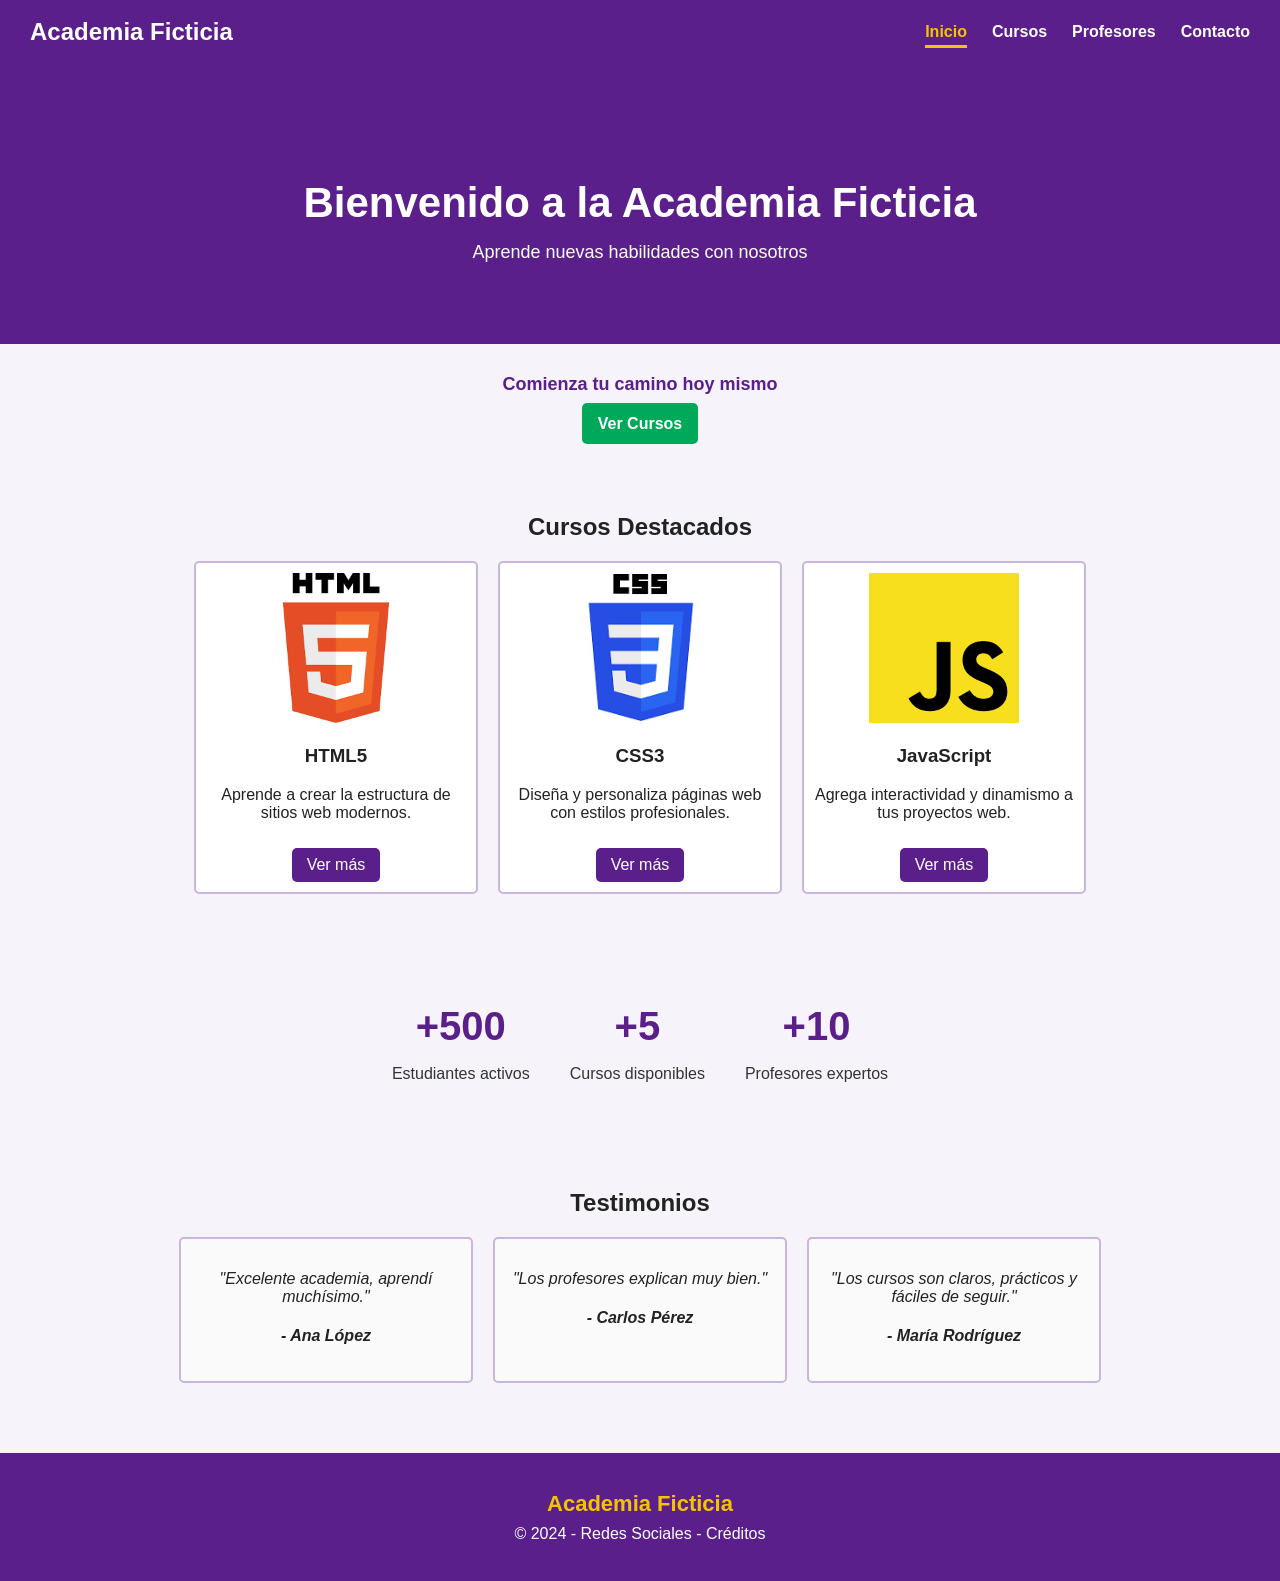
==== index.html @ 757794c0 "feat: add statistics section between featured courses and testimonials" ====
<!DOCTYPE html>
<html lang="es">
<head>
    <meta charset="UTF-8">
    <meta name="viewport" content="width=device-width, initial-scale=1.0">
    <title>Inicio - Academia Ficticia</title>

    <!-- Estilos globales -->
    <link rel="stylesheet" href="./css/style.css">
    <link rel="stylesheet" href="./css/index.css">
</head>
<body>

    
    <nav class="menuPrincipal">
        <div class="contenedorMenu">
            <a href="index.html" class="logoAcademia">Academia Ficticia</a>

            <ul class="listaMenu">
                <li><a href="index.html" class="activo">Inicio</a></li>
                <li><a href="cursos.html">Cursos</a></li>
                <li><a href="profesores.html">Profesores</a></li>
                <li><a href="contacto.html">Contacto</a></li>
            </ul>
        </div>
    </nav>

    <!-- SECCIÓN PRINCIPAL -->
    <section class="encabezadoIndex">
        <div class="contenedor">
            <h1>Bienvenido a la Academia Ficticia</h1>
            <p class="slogan">Aprende nuevas habilidades con nosotros</p>
        </div>
    </section>

    <!-- BOTON y FRASE -->
    <section class="bienvenidaAccion">
        <div class="contenedorBoton">
            <span class="fraseCursos">Comienza tu camino hoy mismo</span>
            <a class="boton" href="cursos.html">Ver Cursos</a>
        </div>
    </section>

    <!-- CURSOS DESTACADOS -->
    <section class="cursos contenedor">
        <h2>Cursos Destacados</h2>

        <div class="contenedorTarjetas">

            <div class="tarjeta">
                <img src="./Imagenes/html.png" alt="Curso HTML5">
                <h3>HTML5</h3>
                <p>Aprende a crear la estructura de sitios web modernos.</p>
                <a class="boton2" href="cursos.html">Ver más</a>
            </div>

            <div class="tarjeta">
                <img src="./Imagenes/css.png" alt="Curso CSS3">
                <h3>CSS3</h3>
                <p>Diseña y personaliza páginas web con estilos profesionales.</p>
                <a class="boton2" href="cursos.html">Ver más</a>
            </div>

            <div class="tarjeta">
                <img src="./Imagenes/javascript.png" alt="Curso JavaScript">
                <h3>JavaScript</h3>
                <p>Agrega interactividad y dinamismo a tus proyectos web.</p>
                <a class="boton2" href="cursos.html">Ver más</a>
            </div>

        </div>
    </section>


<!-- ESTADÍSTICAS -->
<section class="estadisticas contenedor">
    <div class="estadistica">
        <h3>+500</h3>
        <p>Estudiantes activos</p>
    </div>

    <div class="estadistica">
        <h3>+5</h3>
        <p>Cursos disponibles</p>
    </div>

    <div class="estadistica">
        <h3>+10</h3>
        <p>Profesores expertos</p>
    </div>
</section>


    <!-- TESTIMONIOS -->
    <section class="testimonios contenedor">
        <h2>Testimonios</h2>

        <div class="contenedorTestimonios">

            <div class="caja-testimonio">
                <p>"Excelente academia, aprendí muchísimo."</p>
                <h4>- Ana López</h4>
            </div>

            <div class="caja-testimonio">
                <p>"Los profesores explican muy bien."</p>
                <h4>- Carlos Pérez</h4>
            </div>

            <div class="caja-testimonio">
                <p>"Los cursos son claros, prácticos y fáciles de seguir."</p>
                <h4>- María Rodríguez</h4>
            </div>

        </div>
    </section>


    <footer class="footerAcademia">
        <p class="nombreFooter">Academia Ficticia</p>
        <p>© 2024 - Redes Sociales - Créditos</p>
    </footer>

</body>
</html>
---- css/style.css ----
/*
    Paleta de colores usada en todo el sitio:
    Morado principal: #5b1f8c
    Morado secundario: #8f2fb2
    Verde acento: #00a859
    Amarillo acento: #f5c400
    Fondo claro: #f6f4fa
    Texto oscuro: #222222
*/

body {
    margin: 0;
    font-family: Arial, Helvetica, sans-serif;
    background-color: #f6f4fa;
    color: #222222;
}

.menuPrincipal {
    background-color: #5b1f8c;
    padding: 18px 30px;
}

.contenedorMenu {
    display: flex;
    justify-content: space-between;
    align-items: center;
}

.logoAcademia {
    color: #ffffff;
    font-size: 24px;
    font-weight: bold;
    text-decoration: none;
}

.listaMenu {
    list-style: none;
    display: flex;
    gap: 25px;
    margin: 0;
    padding: 0;
}

.listaMenu a {
    color: #ffffff;
    text-decoration: none;
    font-weight: bold;
}

.listaMenu a:hover {
    color: #f5c400;
}

.listaMenu .activo {
    color: #f5c400;
    border-bottom: 3px solid #f5c400;
    padding-bottom: 5px;
}

.footerAcademia {
    background-color: #5b1f8c;
    color: #ffffff;
    text-align: center;
    padding: 30px 0;
    margin-top: 40px;
}

.footerAcademia p {
    margin: 8px 0;
}

.nombreFooter {
    color: #f5c400;
    font-size: 22px;
    font-weight: bold;
}

.contenedor {
    width: 90%;
    max-width: 1200px;
    margin: auto;
}

.footerAcademia a {
    color: #ffffff;
    text-decoration: none;
    margin: 0 10px;
}

.footerAcademia a:hover {
    color: #f5c400;
}

@media (max-width: 768px) {
    .contenedorMenu {
        flex-direction: column;
        align-items: flex-start;
    }

    .listaMenu {
        flex-direction: column;
        gap: 12px;
        margin-top: 15px;
    }

    .logoAcademia {
        font-size: 22px;
    }
}
---- css/index.css ----
.encabezadoIndex {
    background-color: #5b1f8c;
    color: #ffffff;
    text-align: center;
    padding: 80.5px 0;
}

.encabezadoIndex h1 {
    font-size: 42px;
    font-weight: bold;
    margin-bottom: 15px;
}

.encabezadoIndex .slogan {
    font-size: 18px;
    max-width: 700px;
    margin: auto;
}


.bienvenidaAccion {
    text-align: center;
    padding: 30px 0;
}

.fraseCursos {
    display: block;
    font-size: 18px;
    color: #5b1f8c;
    font-weight: bold;
    margin-bottom: 20px;
}

.contenedorBoton .boton {
    background-color: #00a859;
    padding: 12px 16px;
    border-radius: 5px;
    text-decoration: none;
    color: white;
    font-weight: bold;
    font-size: 16px;
}


.cursos {
    text-align: center;
    padding: 30px 20px;
}


.cursos .contenedorTarjetas {
    display: flex;
    justify-content: center;
    gap: 20px;
    flex-wrap: wrap;
}

.tarjeta {
    width: 260px;
    border: 2px solid #c8b6dc;
    background-color: white;
    padding: 10px;
    border-radius: 5px;
}

.tarjeta img {
    width: 100%;
    height: 150px;
    object-fit: contain;
    border-radius: 5px;
}


.boton2 {
    display: inline-block;
    background-color: #5b1f8c;
    color: white;
    padding: 8px 15px;
    text-decoration: none;
    border-radius: 5px;
    margin-top: 10px;
}


.estadisticas {
    display: flex;
    justify-content: center;
    gap: 40px;
    padding: 40px 0;
    text-align: center;
}

.estadistica h3 {
    font-size: 40px;
    color: #5b1f8c;
    margin-bottom: 5px;
    font-weight: bold;
}

.estadistica p {
    font-size: 16px;
    color: #333;
}



.testimonios {
    text-align: center;
    padding: 30px 20px;
}


.testimonios .contenedorTestimonios {
    display: flex;
    justify-content: center;
    gap: 20px;
    flex-wrap: wrap;
}

.caja-testimonio {
    width: 260px;
    background-color: #fafafa;
    border: 2px solid #c8b6dc;
    padding: 15px;
    border-radius: 5px;
    font-style: italic;
}
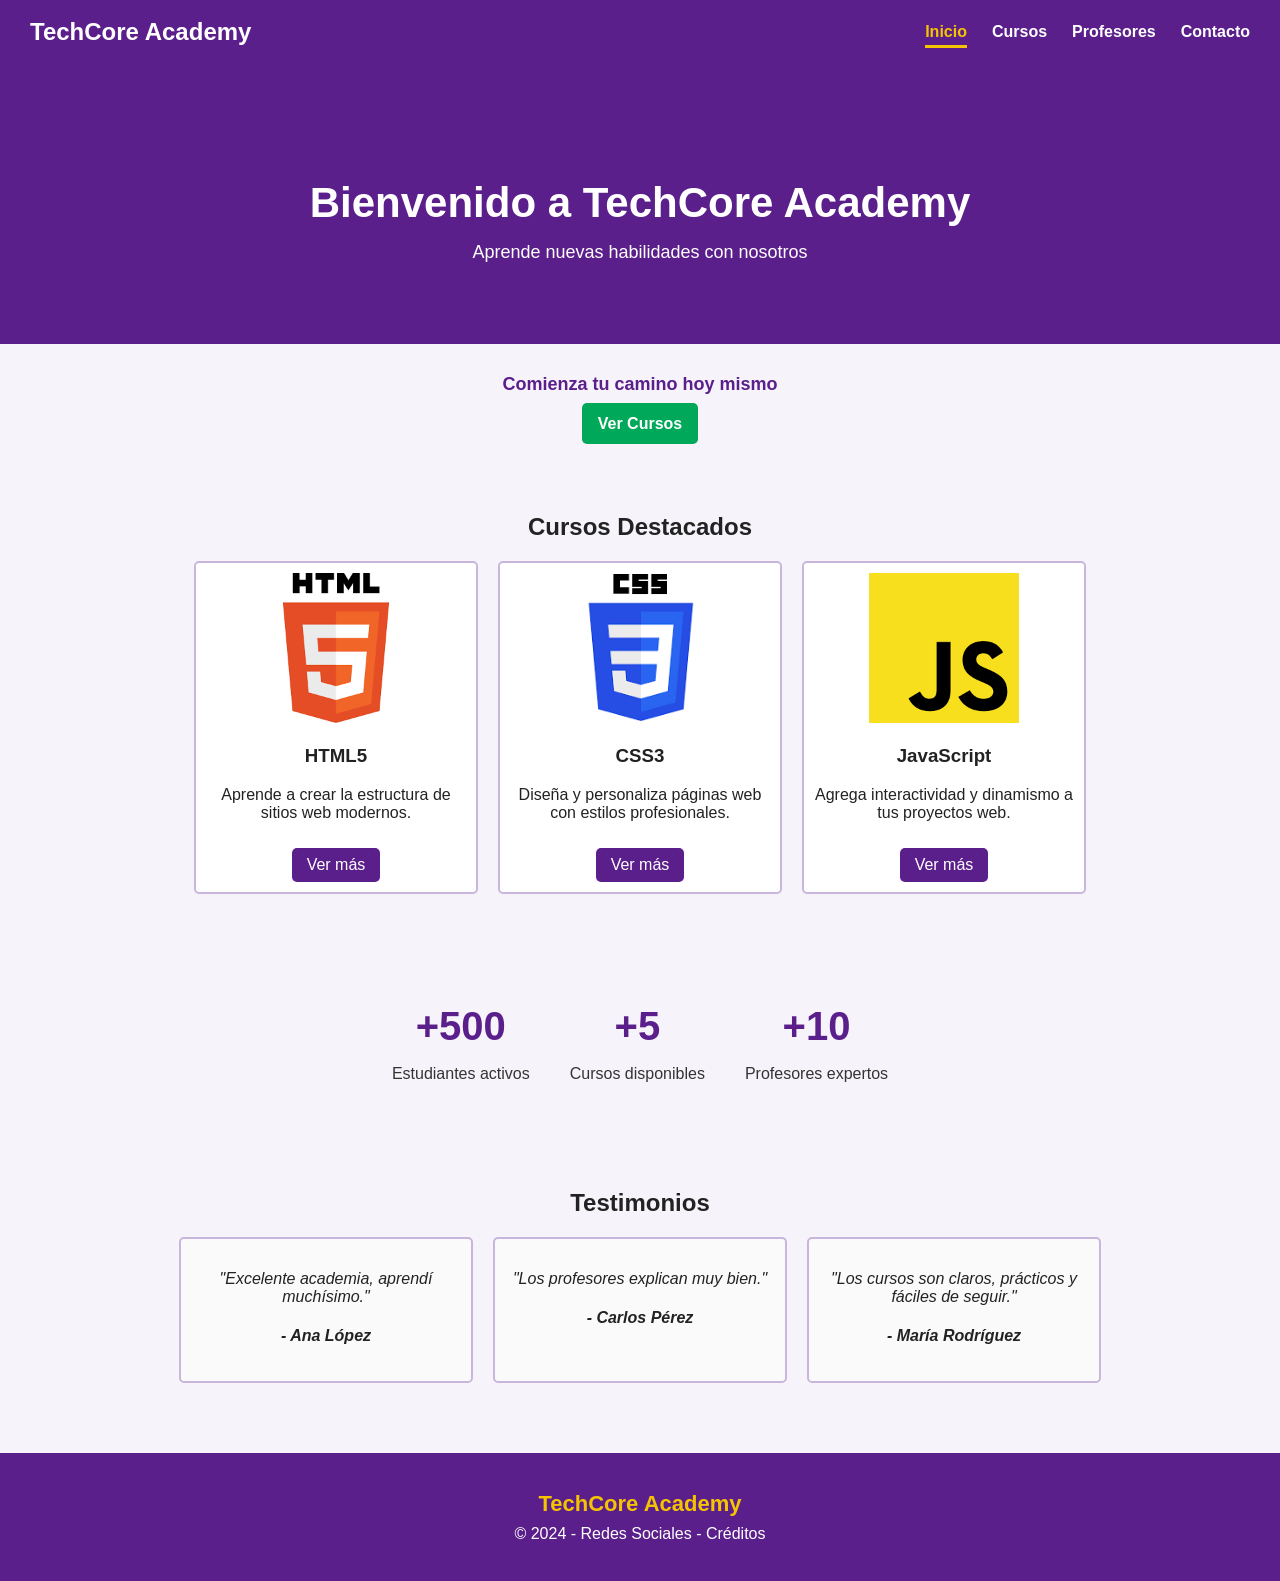
==== commit 487d9de2: "Merge branch 'main' of https://github.com/Fidelitas-Ambiente-Web-Cliente-Servidor/sc502-vn-practica1" ====
--- a/index.html
+++ b/index.html
@@ -3,7 +3,7 @@
 <head>
     <meta charset="UTF-8">
     <meta name="viewport" content="width=device-width, initial-scale=1.0">
-    <title>Inicio - Academia Ficticia</title>
+    <title>Inicio - TechCore Academy</title>
 
     <!-- Estilos globales -->
     <link rel="stylesheet" href="./css/style.css">
@@ -14,7 +14,7 @@
     
     <nav class="menuPrincipal">
         <div class="contenedorMenu">
-            <a href="index.html" class="logoAcademia">Academia Ficticia</a>
+            <a href="index.html" class="logoAcademia">TechCore Academy</a>
 
             <ul class="listaMenu">
                 <li><a href="index.html" class="activo">Inicio</a></li>
@@ -28,7 +28,7 @@
     <!-- SECCIÓN PRINCIPAL -->
     <section class="encabezadoIndex">
         <div class="contenedor">
-            <h1>Bienvenido a la Academia Ficticia</h1>
+            <h1>Bienvenido a TechCore Academy</h1>
             <p class="slogan">Aprende nuevas habilidades con nosotros</p>
         </div>
     </section>
@@ -117,7 +117,7 @@
 
 
     <footer class="footerAcademia">
-        <p class="nombreFooter">Academia Ficticia</p>
+        <p class="nombreFooter">TechCore Academy</p>
         <p>© 2024 - Redes Sociales - Créditos</p>
     </footer>
 
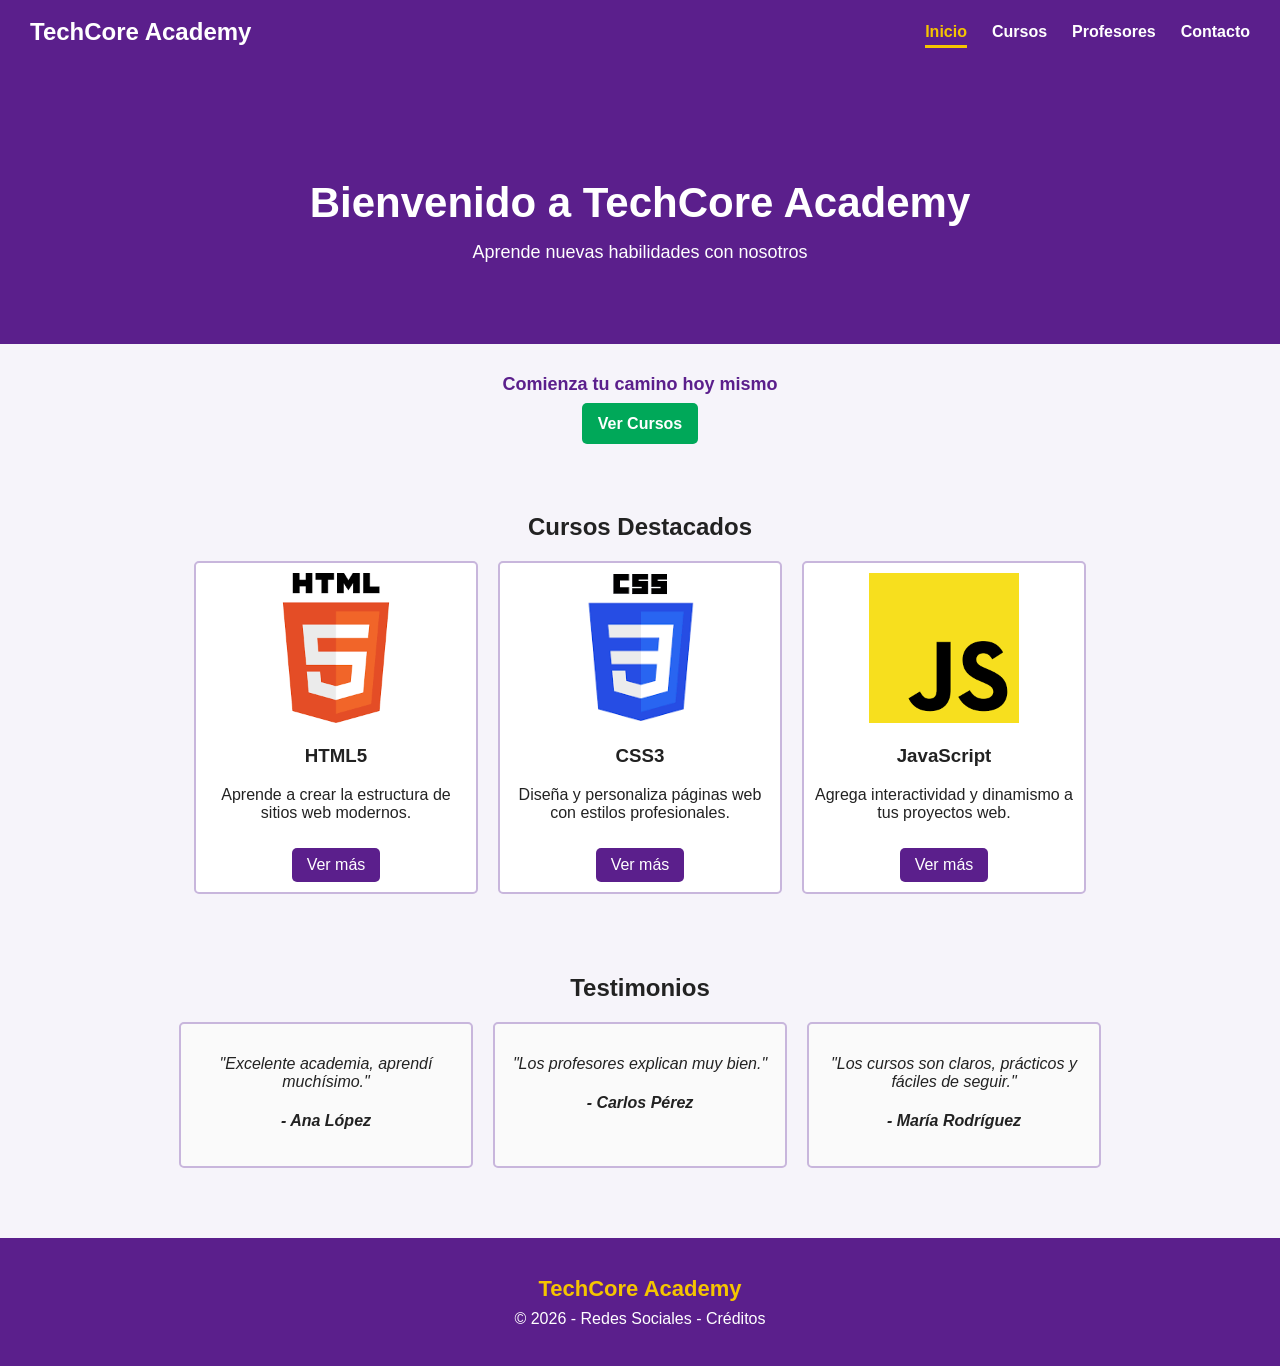
==== commit d96c6a00: "feat: update academy branding and add teacher images" ====
--- a/index.html
+++ b/index.html
@@ -25,7 +25,7 @@
         </div>
     </nav>
 
-    <!-- SECCIÓN PRINCIPAL -->
+    <!-- SECCIÓN PRINCIPAL (BLOQUE MORADO IGUAL AL DE CURSOS) -->
     <section class="encabezadoIndex">
         <div class="contenedor">
             <h1>Bienvenido a TechCore Academy</h1>
@@ -33,7 +33,7 @@
         </div>
     </section>
 
-    <!-- BOTON y FRASE -->
+    <!-- BOTÓN + FRASE (FUERA DEL BLOQUE MORADO) -->
     <section class="bienvenidaAccion">
         <div class="contenedorBoton">
             <span class="fraseCursos">Comienza tu camino hoy mismo</span>
@@ -71,26 +71,6 @@
         </div>
     </section>
 
-
-<!-- ESTADÍSTICAS -->
-<section class="estadisticas contenedor">
-    <div class="estadistica">
-        <h3>+500</h3>
-        <p>Estudiantes activos</p>
-    </div>
-
-    <div class="estadistica">
-        <h3>+5</h3>
-        <p>Cursos disponibles</p>
-    </div>
-
-    <div class="estadistica">
-        <h3>+10</h3>
-        <p>Profesores expertos</p>
-    </div>
-</section>
-
-
     <!-- TESTIMONIOS -->
     <section class="testimonios contenedor">
         <h2>Testimonios</h2>
@@ -115,10 +95,9 @@
         </div>
     </section>
 
-
     <footer class="footerAcademia">
         <p class="nombreFooter">TechCore Academy</p>
-        <p>© 2024 - Redes Sociales - Créditos</p>
+        <p>© 2026 - Redes Sociales - Créditos</p>
     </footer>
 
 </body>
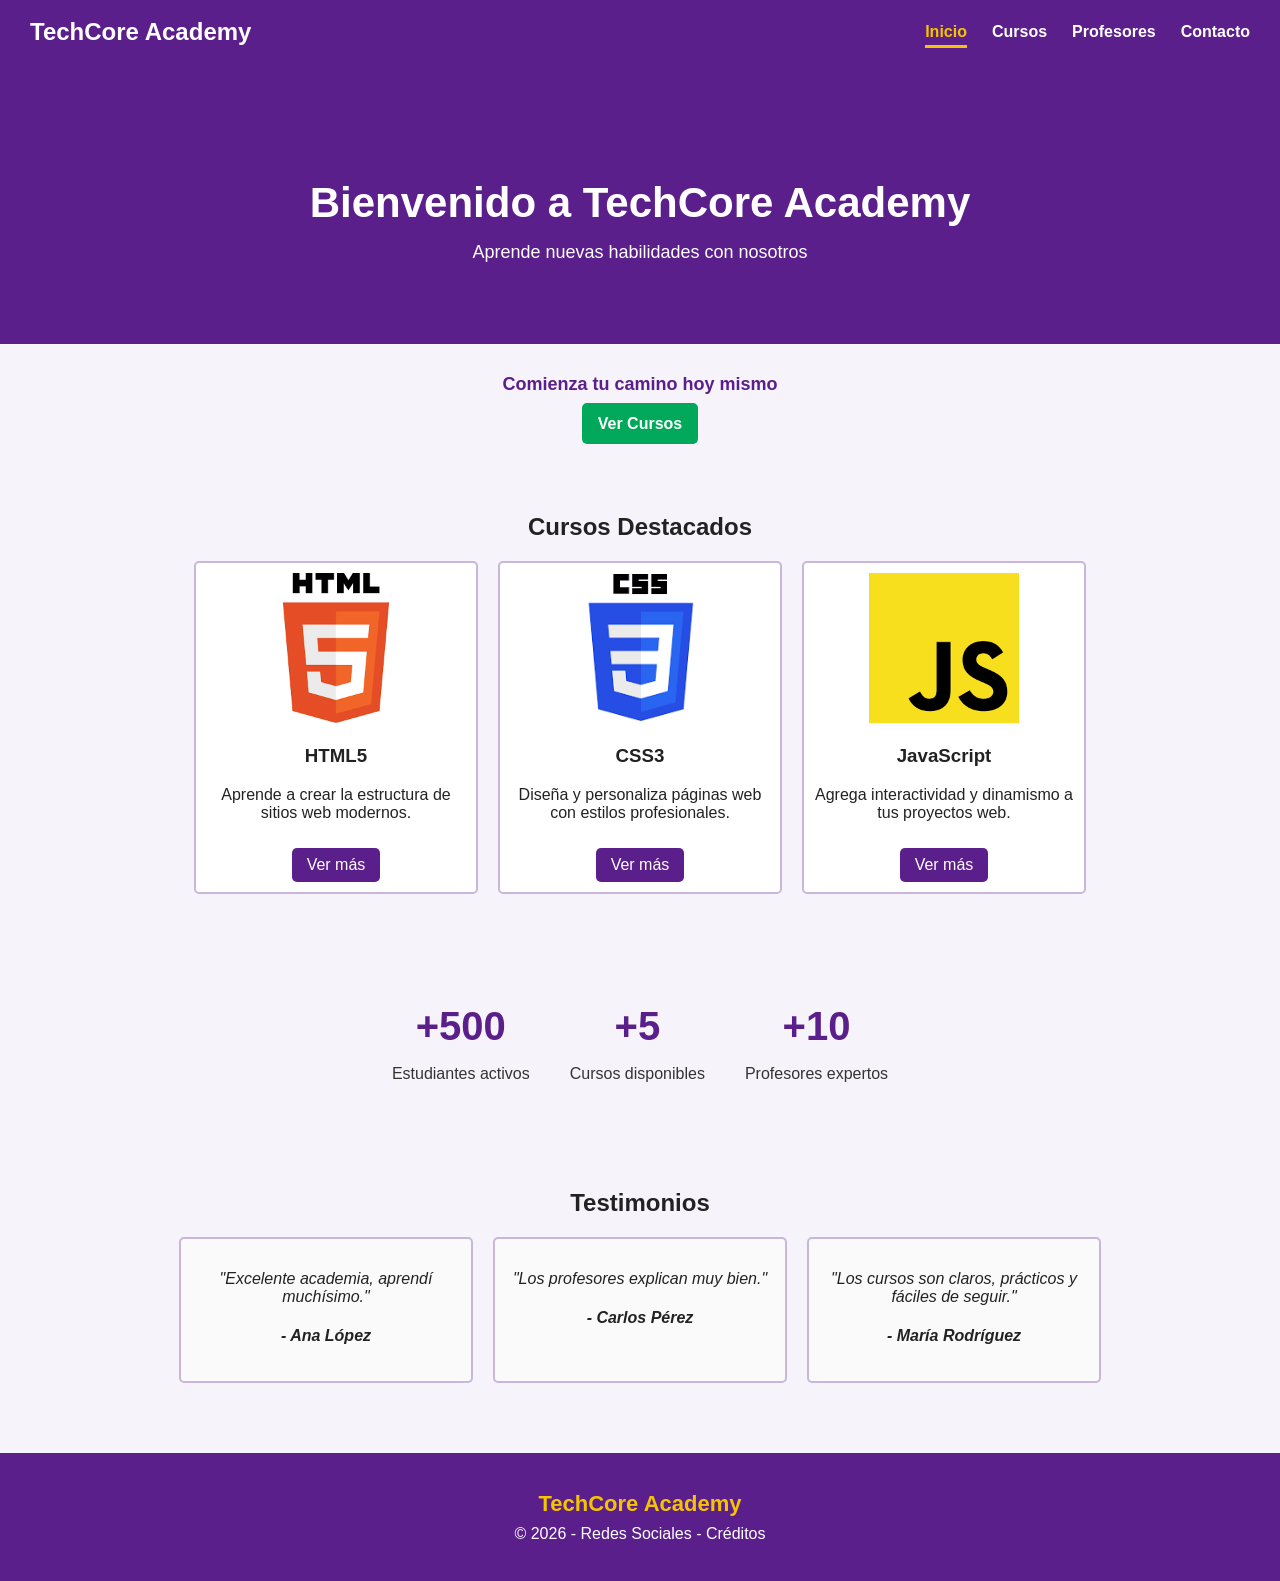
==== commit 82260ad5: "Merge branch 'main' of https://github.com/Fidelitas-Ambiente-Web-Cliente-Servidor/sc502-vn-practica1" ====
--- a/index.html
+++ b/index.html
@@ -25,7 +25,7 @@
         </div>
     </nav>
 
-    <!-- SECCIÓN PRINCIPAL (BLOQUE MORADO IGUAL AL DE CURSOS) -->
+    <!-- SECCIÓN PRINCIPAL -->
     <section class="encabezadoIndex">
         <div class="contenedor">
             <h1>Bienvenido a TechCore Academy</h1>
@@ -33,7 +33,7 @@
         </div>
     </section>
 
-    <!-- BOTÓN + FRASE (FUERA DEL BLOQUE MORADO) -->
+    <!-- BOTON y FRASE -->
     <section class="bienvenidaAccion">
         <div class="contenedorBoton">
             <span class="fraseCursos">Comienza tu camino hoy mismo</span>
@@ -71,6 +71,26 @@
         </div>
     </section>
 
+
+<!-- ESTADÍSTICAS -->
+<section class="estadisticas contenedor">
+    <div class="estadistica">
+        <h3>+500</h3>
+        <p>Estudiantes activos</p>
+    </div>
+
+    <div class="estadistica">
+        <h3>+5</h3>
+        <p>Cursos disponibles</p>
+    </div>
+
+    <div class="estadistica">
+        <h3>+10</h3>
+        <p>Profesores expertos</p>
+    </div>
+</section>
+
+
     <!-- TESTIMONIOS -->
     <section class="testimonios contenedor">
         <h2>Testimonios</h2>
@@ -95,6 +115,7 @@
         </div>
     </section>
 
+
     <footer class="footerAcademia">
         <p class="nombreFooter">TechCore Academy</p>
         <p>© 2026 - Redes Sociales - Créditos</p>
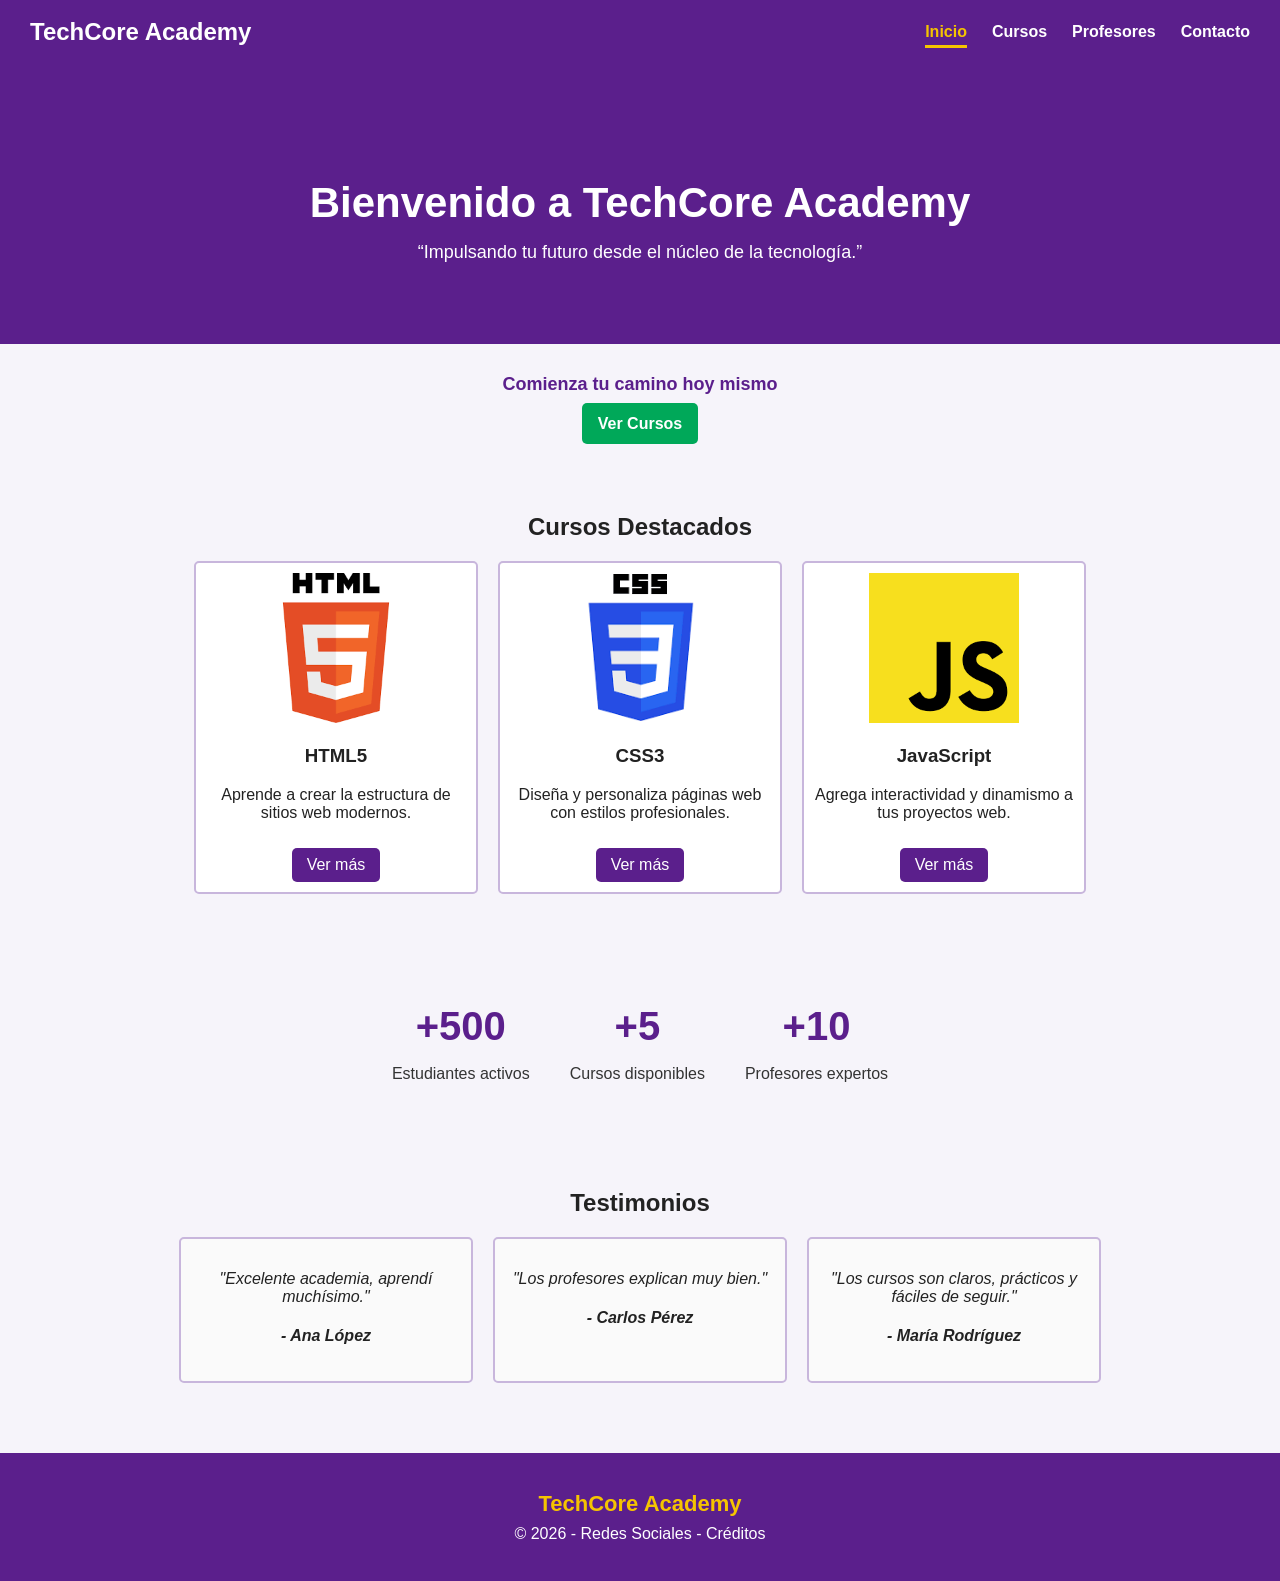
==== commit 8722ae58: "fix: Added slogan to index.html" ====
--- a/index.html
+++ b/index.html
@@ -29,7 +29,7 @@
     <section class="encabezadoIndex">
         <div class="contenedor">
             <h1>Bienvenido a TechCore Academy</h1>
-            <p class="slogan">Aprende nuevas habilidades con nosotros</p>
+            <p class="slogan">“Impulsando tu futuro desde el núcleo de la tecnología.”</p>
         </div>
     </section>
 
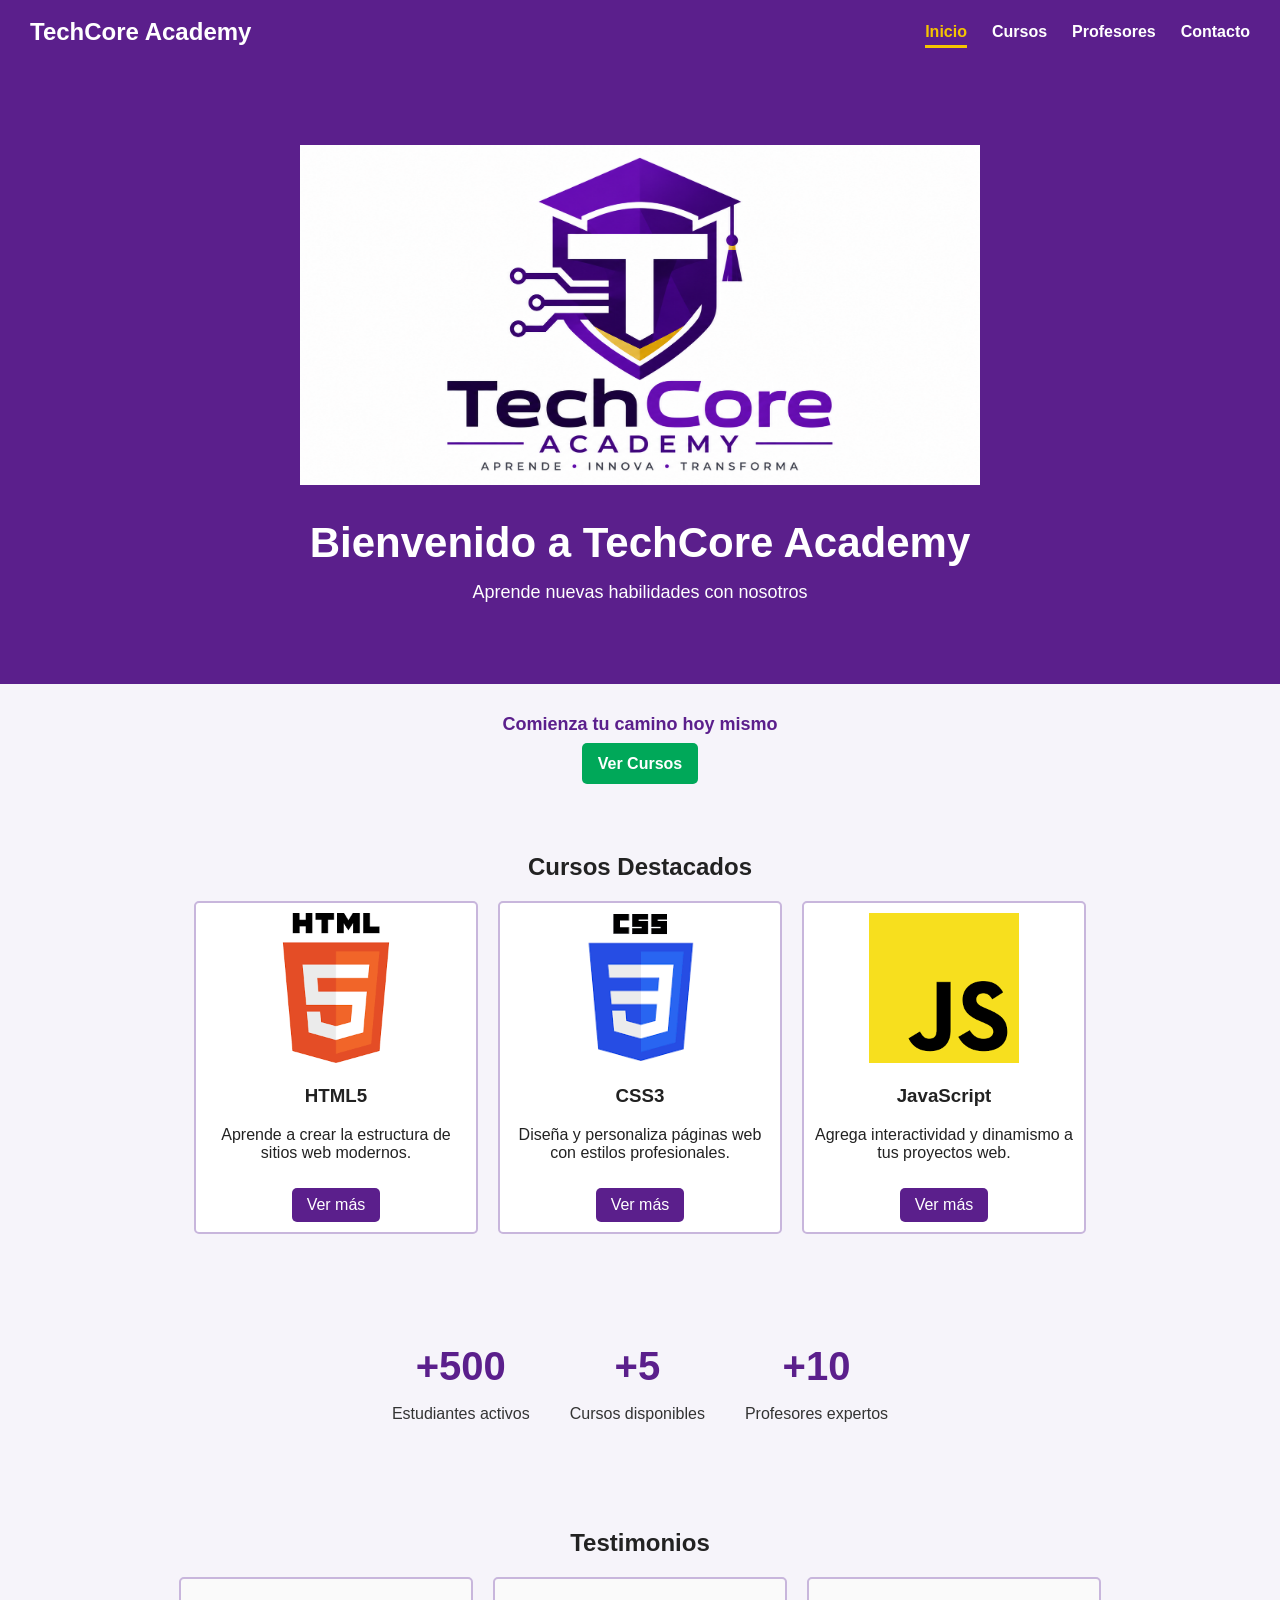
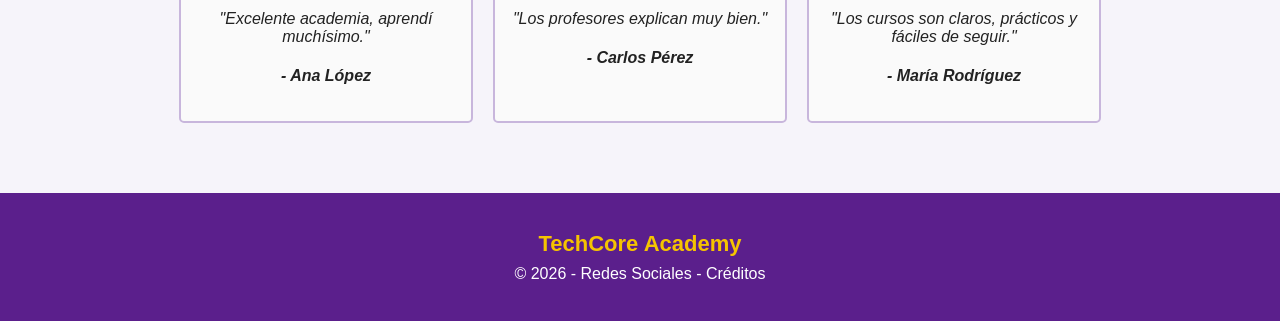
==== commit d762c60b: "feat: add TechCore Academy logo Added academy logo to homepage and updated branding image." ====
--- a/index.html
+++ b/index.html
@@ -9,12 +9,15 @@
     <link rel="stylesheet" href="./css/style.css">
     <link rel="stylesheet" href="./css/index.css">
 </head>
+
 <body>
 
-    
     <nav class="menuPrincipal">
         <div class="contenedorMenu">
-            <a href="index.html" class="logoAcademia">TechCore Academy</a>
+
+            <a href="index.html" class="logoAcademia">
+                TechCore Academy
+            </a>
 
             <ul class="listaMenu">
                 <li><a href="index.html" class="activo">Inicio</a></li>
@@ -22,22 +25,39 @@
                 <li><a href="profesores.html">Profesores</a></li>
                 <li><a href="contacto.html">Contacto</a></li>
             </ul>
+
         </div>
     </nav>
 
     <!-- SECCIÓN PRINCIPAL -->
     <section class="encabezadoIndex">
         <div class="contenedor">
+
+            <img src="./Imagenes/logo-techcore.png"
+                 alt="Logo TechCore Academy"
+                 class="logoHero">
+
             <h1>Bienvenido a TechCore Academy</h1>
-            <p class="slogan">“Impulsando tu futuro desde el núcleo de la tecnología.”</p>
+
+            <p class="slogan">
+                Aprende nuevas habilidades con nosotros
+            </p>
+
         </div>
     </section>
 
     <!-- BOTON y FRASE -->
     <section class="bienvenidaAccion">
         <div class="contenedorBoton">
-            <span class="fraseCursos">Comienza tu camino hoy mismo</span>
-            <a class="boton" href="cursos.html">Ver Cursos</a>
+
+            <span class="fraseCursos">
+                Comienza tu camino hoy mismo
+            </span>
+
+            <a class="boton" href="cursos.html">
+                Ver Cursos
+            </a>
+
         </div>
     </section>
 
@@ -71,25 +91,25 @@
         </div>
     </section>
 
+    <!-- ESTADÍSTICAS -->
+    <section class="estadisticas contenedor">
 
-<!-- ESTADÍSTICAS -->
-<section class="estadisticas contenedor">
-    <div class="estadistica">
-        <h3>+500</h3>
-        <p>Estudiantes activos</p>
-    </div>
+        <div class="estadistica">
+            <h3>+500</h3>
+            <p>Estudiantes activos</p>
+        </div>
 
-    <div class="estadistica">
-        <h3>+5</h3>
-        <p>Cursos disponibles</p>
-    </div>
+        <div class="estadistica">
+            <h3>+5</h3>
+            <p>Cursos disponibles</p>
+        </div>
 
-    <div class="estadistica">
-        <h3>+10</h3>
-        <p>Profesores expertos</p>
-    </div>
-</section>
+        <div class="estadistica">
+            <h3>+10</h3>
+            <p>Profesores expertos</p>
+        </div>
 
+    </section>
 
     <!-- TESTIMONIOS -->
     <section class="testimonios contenedor">
@@ -115,11 +135,10 @@
         </div>
     </section>
 
-
     <footer class="footerAcademia">
         <p class="nombreFooter">TechCore Academy</p>
         <p>© 2026 - Redes Sociales - Créditos</p>
     </footer>
 
 </body>
-</html>
+</html>
--- a/css/style.css
+++ b/css/style.css
@@ -106,4 +106,5 @@
     .logoAcademia {
         font-size: 22px;
     }
+
 }
--- a/css/index.css
+++ b/css/index.css
@@ -126,3 +126,10 @@
     border-radius: 5px;
     font-style: italic;
 }
+
+.logoHero {
+    width: 680px;
+    height: auto;
+    display: block;
+    margin: 0 auto 25px auto;
+} 
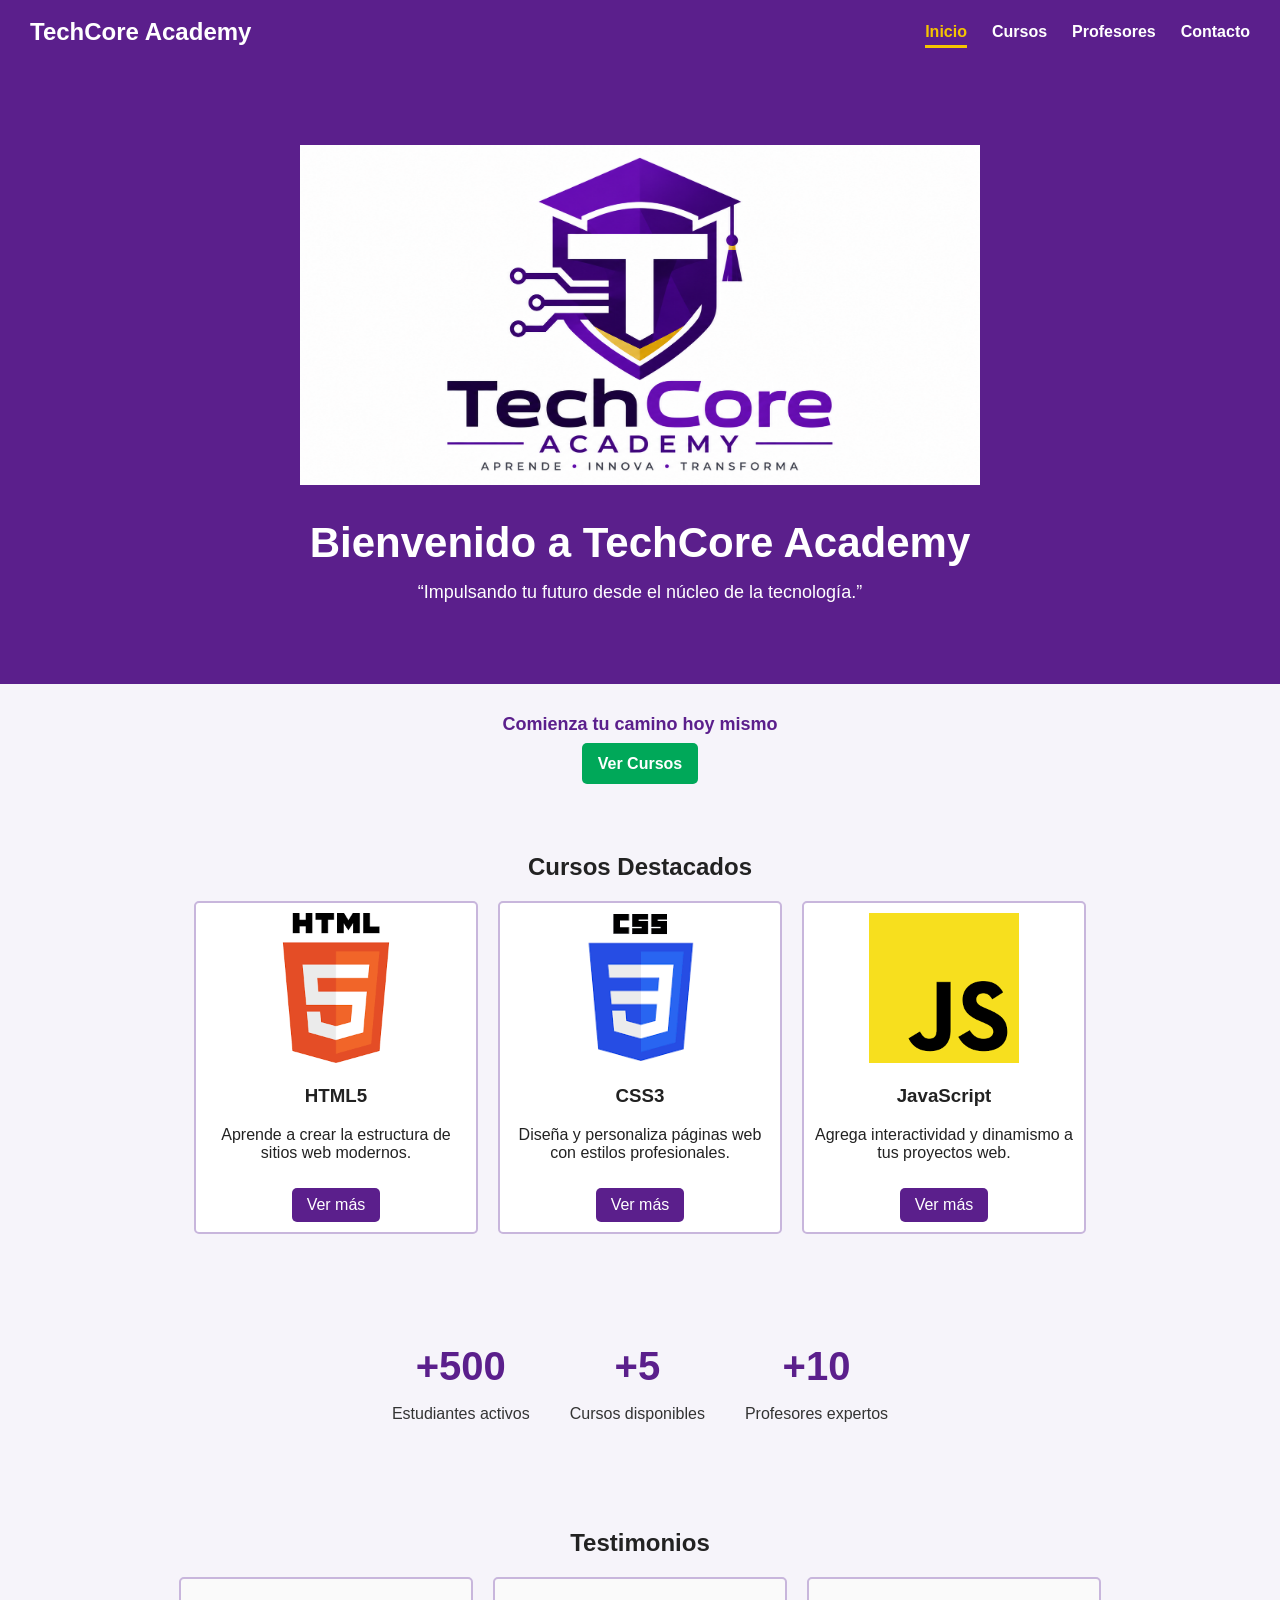
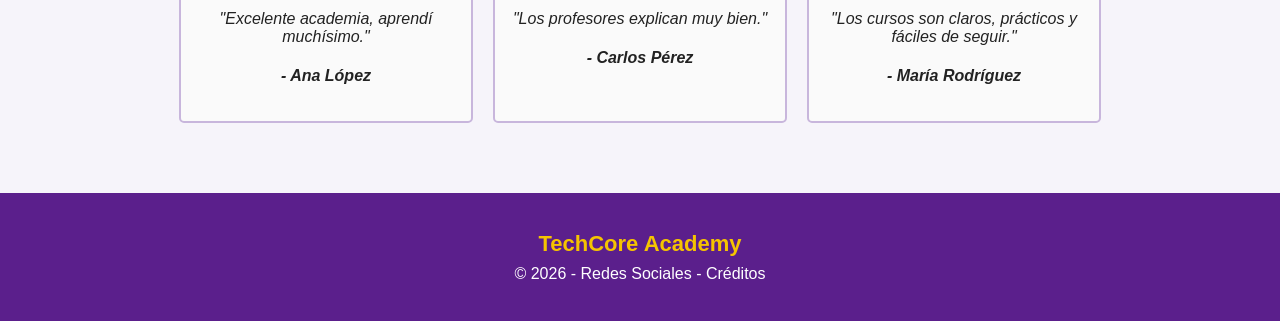
==== commit 8c485221: "Merge branch 'main' of https://github.com/Fidelitas-Ambiente-Web-Cliente-Servidor/sc502-vn-practica1" ====
--- a/index.html
+++ b/index.html
@@ -38,11 +38,7 @@
                  class="logoHero">
 
             <h1>Bienvenido a TechCore Academy</h1>
-
-            <p class="slogan">
-                Aprende nuevas habilidades con nosotros
-            </p>
-
+            <p class="slogan">“Impulsando tu futuro desde el núcleo de la tecnología.”</p>
         </div>
     </section>
 
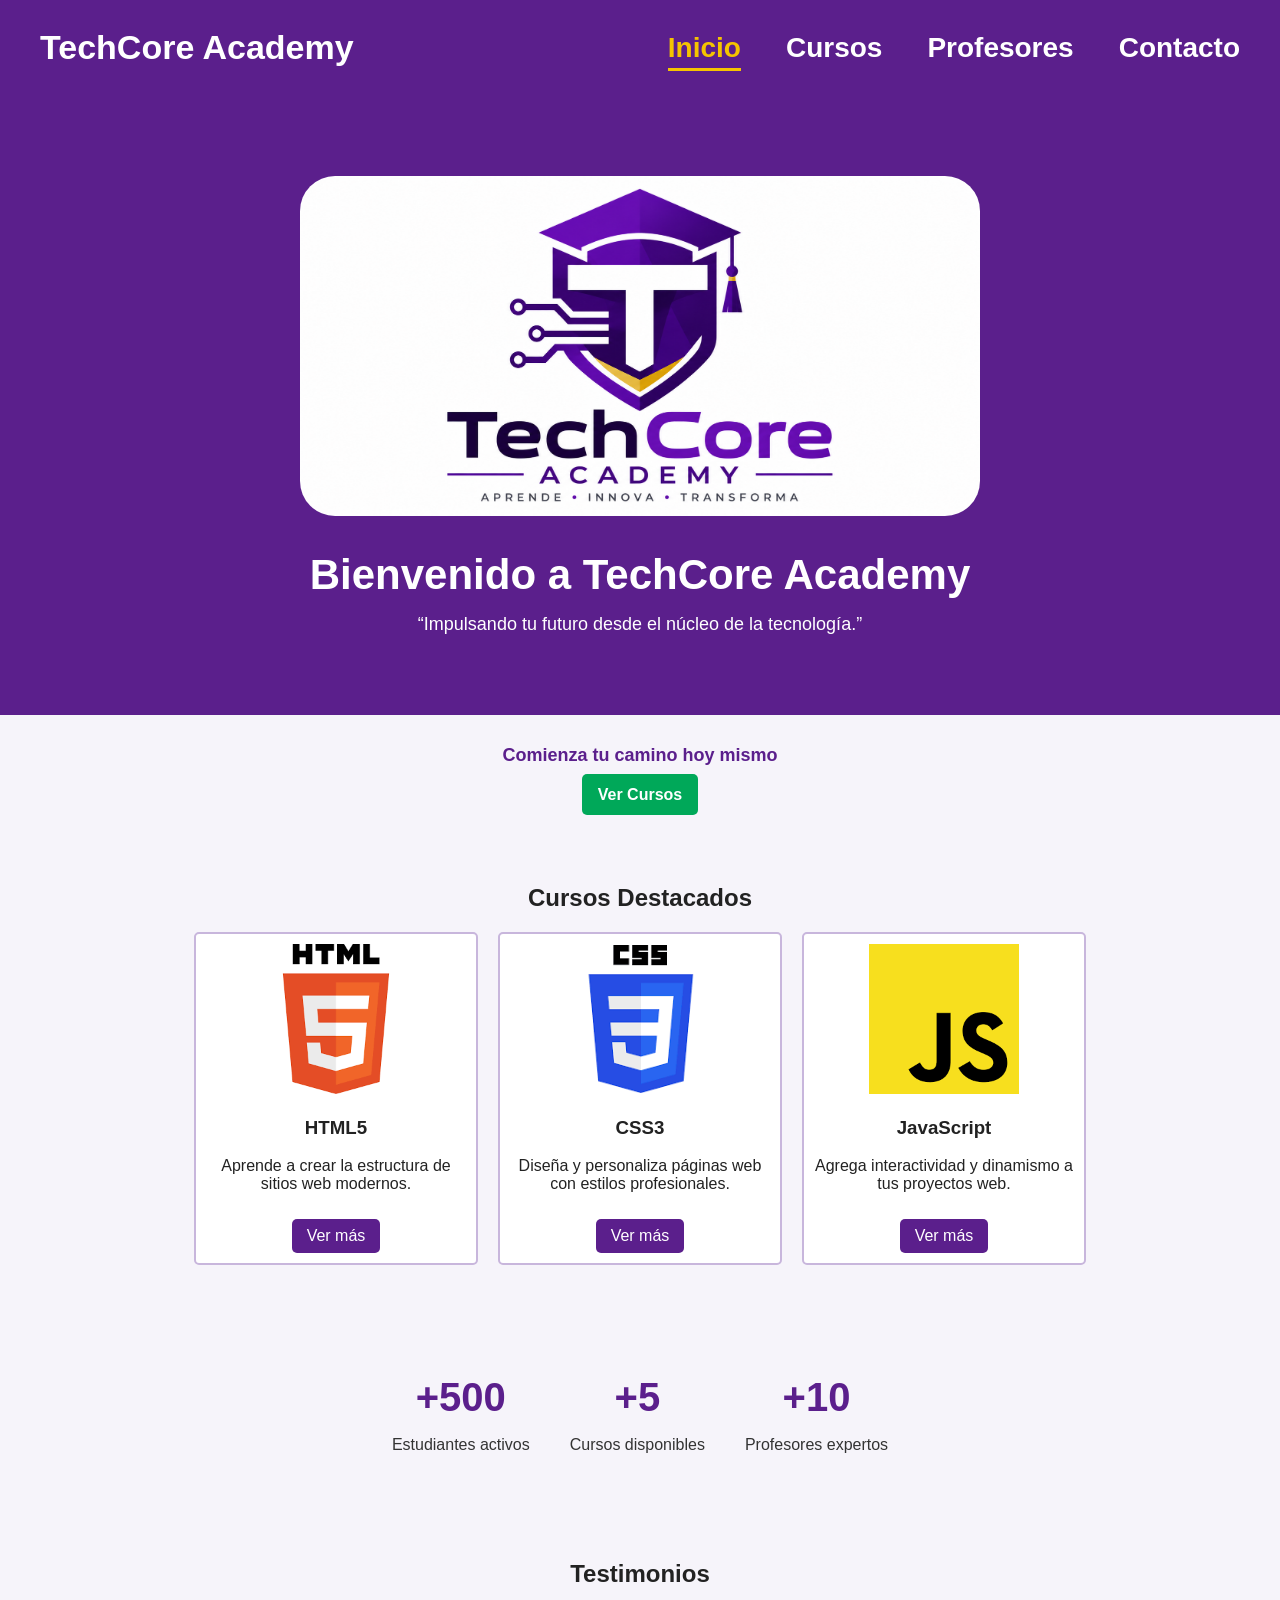
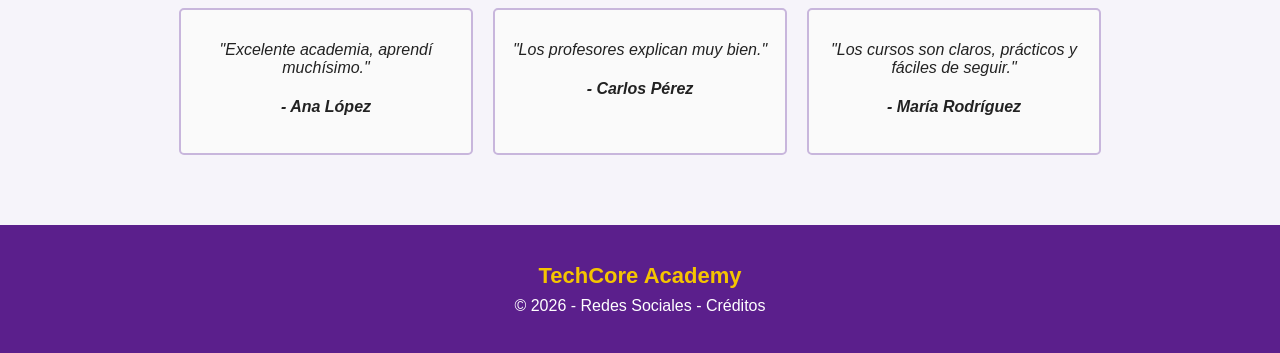
==== commit 0a49c965: "feat: render featured courses dynamically using JavaScript on homepage" ====
--- a/index.html
+++ b/index.html
@@ -10,7 +10,9 @@
     <link rel="stylesheet" href="./css/index.css">
 </head>
 
+
 <body>
+        
 
     <nav class="menuPrincipal">
         <div class="contenedorMenu">
@@ -61,30 +63,7 @@
     <section class="cursos contenedor">
         <h2>Cursos Destacados</h2>
 
-        <div class="contenedorTarjetas">
-
-            <div class="tarjeta">
-                <img src="./Imagenes/html.png" alt="Curso HTML5">
-                <h3>HTML5</h3>
-                <p>Aprende a crear la estructura de sitios web modernos.</p>
-                <a class="boton2" href="cursos.html">Ver más</a>
-            </div>
-
-            <div class="tarjeta">
-                <img src="./Imagenes/css.png" alt="Curso CSS3">
-                <h3>CSS3</h3>
-                <p>Diseña y personaliza páginas web con estilos profesionales.</p>
-                <a class="boton2" href="cursos.html">Ver más</a>
-            </div>
-
-            <div class="tarjeta">
-                <img src="./Imagenes/javascript.png" alt="Curso JavaScript">
-                <h3>JavaScript</h3>
-                <p>Agrega interactividad y dinamismo a tus proyectos web.</p>
-                <a class="boton2" href="cursos.html">Ver más</a>
-            </div>
-
-        </div>
+        <div class="contenedorTarjetas"></div>
     </section>
 
     <!-- ESTADÍSTICAS -->
@@ -136,5 +115,8 @@
         <p>© 2026 - Redes Sociales - Créditos</p>
     </footer>
 
+
+<script src="./js/index.js"></script>
+
 </body>
 </html>
--- a/css/style.css
+++ b/css/style.css
@@ -17,7 +17,7 @@
 
 .menuPrincipal {
     background-color: #5b1f8c;
-    padding: 18px 30px;
+    padding: 28px 40px;
 }
 
 .contenedorMenu {
@@ -28,7 +28,7 @@
 
 .logoAcademia {
     color: #ffffff;
-    font-size: 24px;
+    font-size: 34px;
     font-weight: bold;
     text-decoration: none;
 }
@@ -36,7 +36,7 @@
 .listaMenu {
     list-style: none;
     display: flex;
-    gap: 25px;
+    gap: 45px;
     margin: 0;
     padding: 0;
 }
@@ -45,6 +45,7 @@
     color: #ffffff;
     text-decoration: none;
     font-weight: bold;
+    font-size: 28px;
 }
 
 .listaMenu a:hover {
--- a/css/index.css
+++ b/css/index.css
@@ -131,5 +131,6 @@
     width: 680px;
     height: auto;
     display: block;
-    margin: 0 auto 25px auto;
+    margin: 0 auto 35px auto;
+    border-radius: 35px;
 } 
